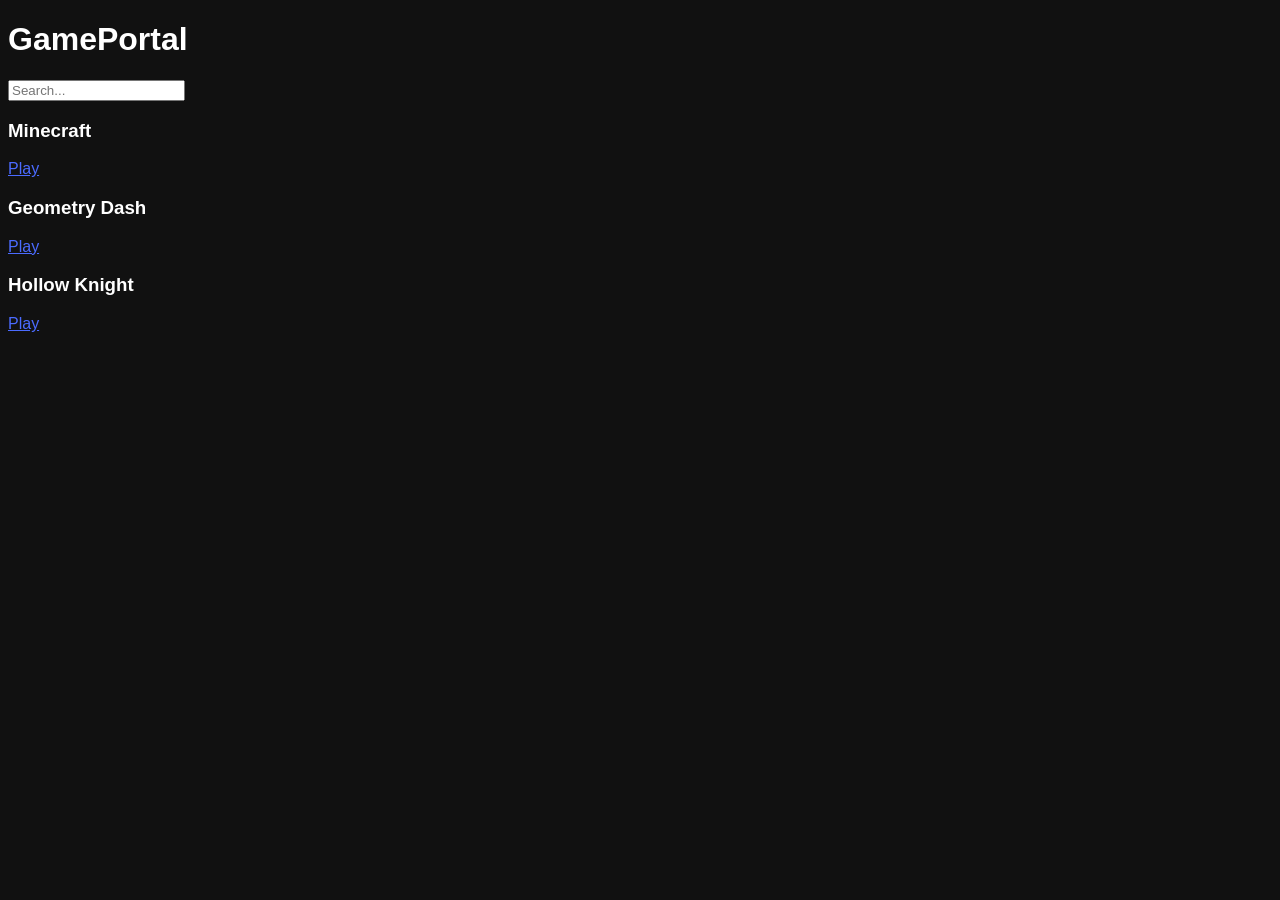
==== index.html @ fa7b65f4 "Add files via upload" ====
<!DOCTYPE html><html><head><meta charset="UTF-8"><title>GamePortal</title><link rel="stylesheet" href="style.css"></head><body><h1>GamePortal</h1><input id="searchInput" placeholder="Search..."><div id="gameGrid"></div><script src="script.js"></script></body></html>
---- style.css ----
body{font-family:sans-serif;background:#111;color:#fff} a{color:#4b6bff}
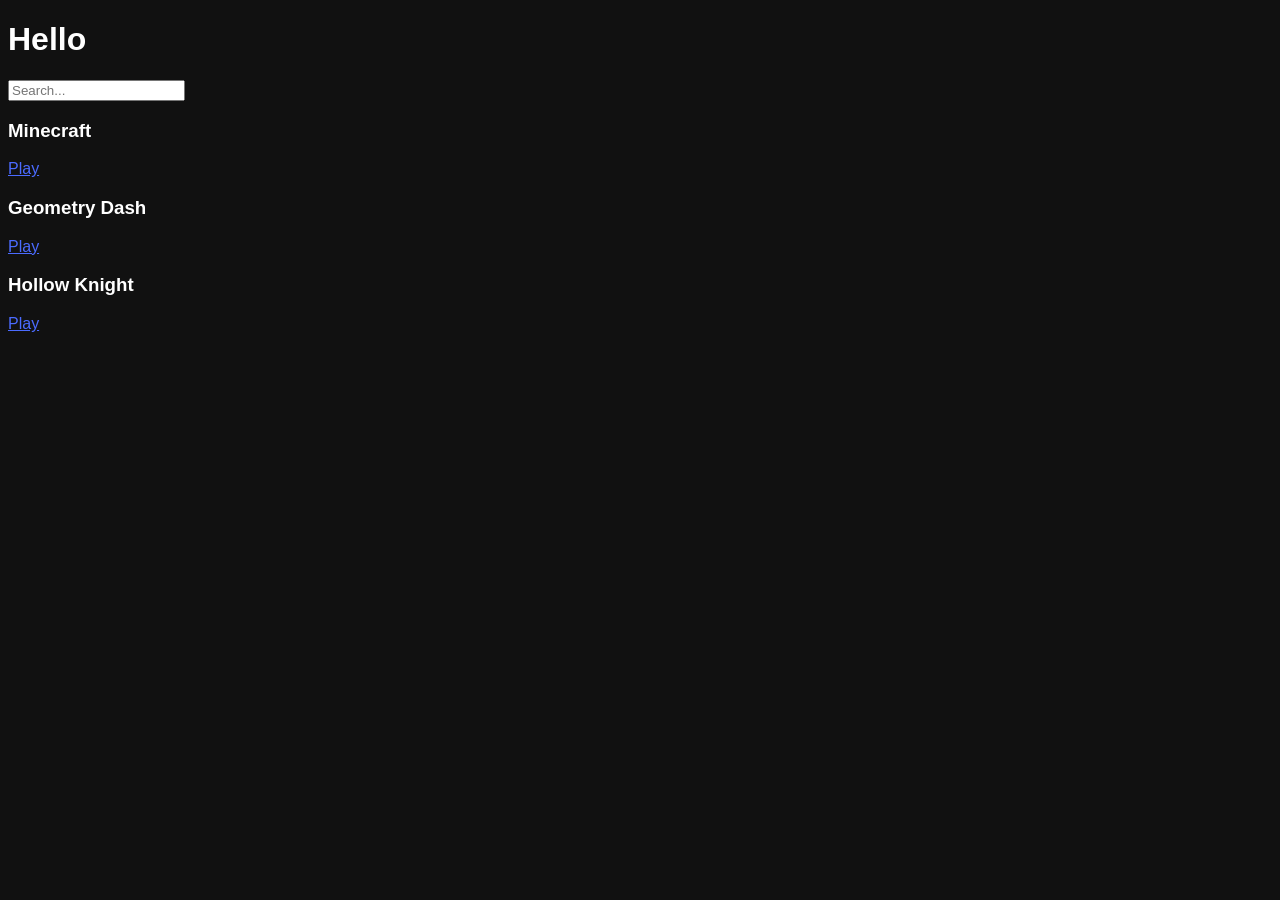
==== commit 786baa6b: "Update index.html" ====
--- a/index.html
+++ b/index.html
@@ -1 +1 @@
-<!DOCTYPE html><html><head><meta charset="UTF-8"><title>GamePortal</title><link rel="stylesheet" href="style.css"></head><body><h1>GamePortal</h1><input id="searchInput" placeholder="Search..."><div id="gameGrid"></div><script src="script.js"></script></body></html>+<!DOCTYPE html><html><head><meta charset="UTF-8"><title>Hello</title><link rel="stylesheet" href="style.css"></head><body><h1>Hello</h1><input id="searchInput" placeholder="Search..."><div id="gameGrid"></div><script src="script.js"></script></body></html>
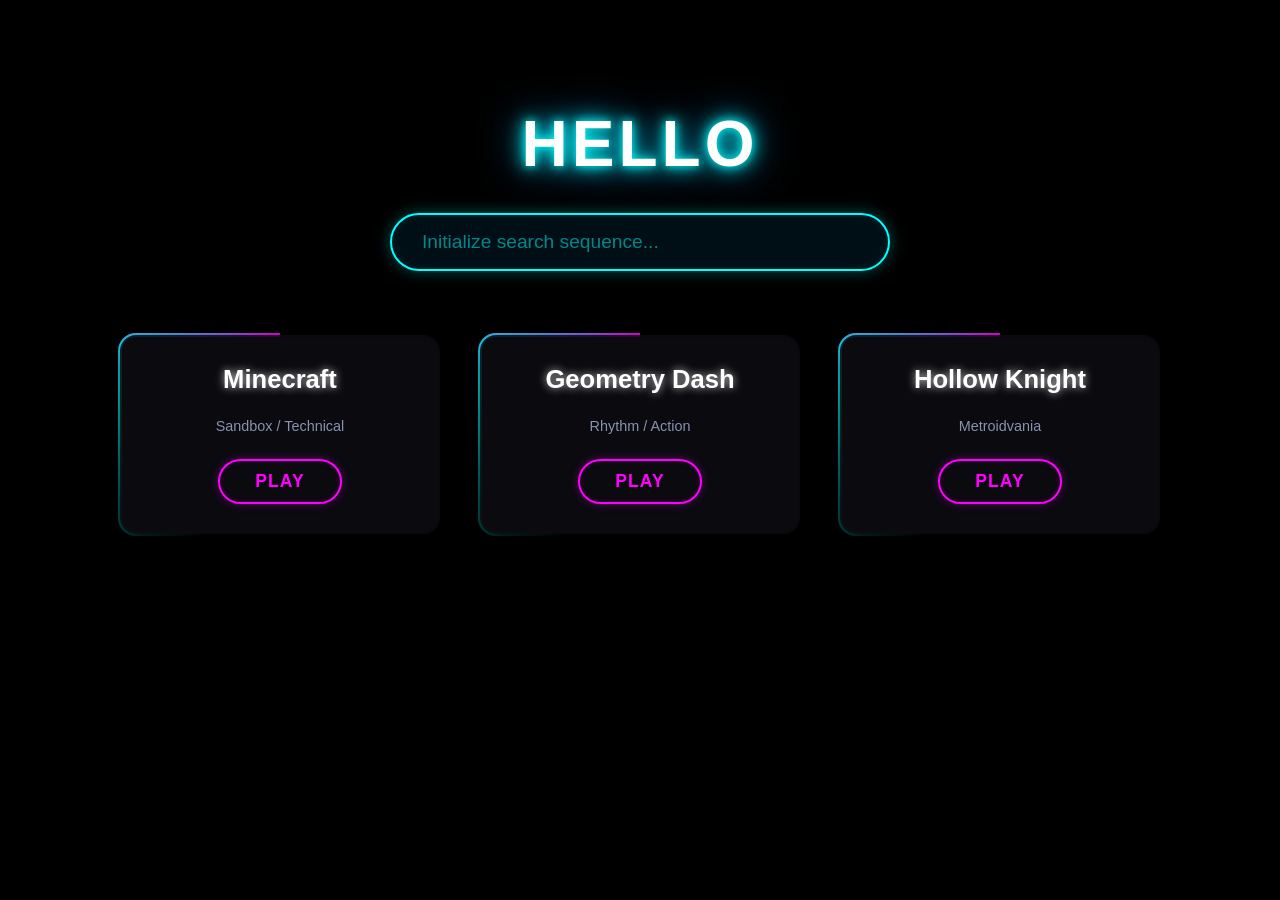
==== commit b969c2f4: "Update index.html" ====
--- a/index.html
+++ b/index.html
@@ -1 +1,325 @@
-<!DOCTYPE html><html><head><meta charset="UTF-8"><title>Hello</title><link rel="stylesheet" href="style.css"></head><body><h1>Hello</h1><input id="searchInput" placeholder="Search..."><div id="gameGrid"></div><script src="script.js"></script></body></html>
+<!DOCTYPE html>
+<html lang="zh-CN">
+<head>
+    <meta charset="UTF-8">
+    <meta name="viewport" content="width=device-width, initial-scale=1.0">
+    <title>Hello </title>
+    <style>
+        /* 全局深色赛博朋克设定 */
+        body, html {
+            margin: 0;
+            padding: 0;
+            min-height: 100vh;
+            background-color: #000;
+            color: #fff;
+            font-family: 'Segoe UI', Tahoma, Geneva, Verdana, sans-serif;
+            overflow-x: hidden;
+        }
+
+        /* 3D 星际穿梭画布 */
+        #warp-canvas {
+            position: fixed;
+            top: 0;
+            left: 0;
+            width: 100%;
+            height: 100%;
+            z-index: -1;
+            pointer-events: none;
+        }
+
+        .container {
+            position: relative;
+            z-index: 1;
+            display: flex;
+            flex-direction: column;
+            align-items: center;
+            padding: 4rem 2rem;
+        }
+
+        /* 霓虹故障风标题 */
+        h1 {
+            font-size: 4rem;
+            text-transform: uppercase;
+            font-weight: 900;
+            letter-spacing: 4px;
+            margin-bottom: 2rem;
+            color: #fff;
+            text-shadow: 
+                0 0 10px #0ff,
+                0 0 20px #0ff,
+                0 0 40px #00aaff;
+        }
+
+        /* 赛博风搜索框 */
+        .search-wrapper {
+            width: 100%;
+            max-width: 500px;
+            margin-bottom: 4rem;
+            position: relative;
+        }
+
+        #searchInput {
+            width: 100%;
+            padding: 16px 30px;
+            font-size: 1.2rem;
+            background: rgba(0, 20, 30, 0.7);
+            border: 2px solid #0ff;
+            border-radius: 40px;
+            color: #fff;
+            outline: none;
+            box-shadow: 0 0 15px rgba(0, 255, 255, 0.3), inset 0 0 10px rgba(0, 255, 255, 0.1);
+            transition: all 0.3s ease;
+            box-sizing: border-box;
+            backdrop-filter: blur(5px);
+        }
+
+        #searchInput::placeholder {
+            color: rgba(0, 255, 255, 0.5);
+        }
+
+        #searchInput:focus {
+            box-shadow: 0 0 30px rgba(0, 255, 255, 0.8), inset 0 0 15px rgba(0, 255, 255, 0.3);
+            background: rgba(0, 30, 50, 0.9);
+        }
+
+        /* 游戏卡片网格 */
+        #gameGrid {
+            display: flex;
+            flex-wrap: wrap;
+            justify-content: center;
+            gap: 2.5rem;
+            width: 100%;
+            max-width: 1100px;
+        }
+
+        /* 流光边框卡片设计 */
+        .game-card {
+            position: relative;
+            width: 280px;
+            padding: 30px 20px;
+            border-radius: 16px;
+            text-align: center;
+            transition: all 0.3s cubic-bezier(0.175, 0.885, 0.32, 1.275);
+            background: rgba(10, 10, 15, 0.9);
+            box-shadow: 0 10px 30px rgba(0, 0, 0, 0.8);
+            /* 居中内容 */
+            display: flex;
+            flex-direction: column;
+            align-items: center;
+        }
+
+        /* 核心特效：旋转的锥形渐变背景（实现流光边框） */
+        .game-card::before {
+            content: '';
+            position: absolute;
+            top: -2px; left: -2px; right: -2px; bottom: -2px;
+            background: conic-gradient(from 0deg, transparent 0%, transparent 60%, #0ff 80%, #f0f 100%);
+            border-radius: 18px;
+            z-index: -2;
+            animation: rotate-border 4s linear infinite;
+        }
+
+        /* 内部遮罩，挡住中间的渐变，只留出边框 */
+        .game-card::after {
+            content: '';
+            position: absolute;
+            inset: 2px;
+            background: #0d0d12;
+            border-radius: 14px;
+            z-index: -1;
+        }
+
+        @keyframes rotate-border {
+            0% { transform: rotate(0deg); }
+            100% { transform: rotate(360deg); }
+        }
+
+        .game-card:hover {
+            transform: translateY(-10px) scale(1.05);
+            /* 悬停时外发光变强 */
+        }
+
+        .game-card:hover::before {
+            background: conic-gradient(from 0deg, #0ff 0%, #f0f 50%, #0ff 100%);
+            filter: blur(4px);
+        }
+
+        .game-card h3 {
+            font-size: 1.6rem;
+            margin: 0 0 10px 0;
+            color: #fff;
+            text-shadow: 0 0 8px rgba(255, 255, 255, 0.8);
+        }
+
+        .game-card p {
+            color: #8892b0;
+            font-size: 0.9rem;
+            margin-bottom: 25px;
+        }
+
+        /* 霓虹游戏按钮 */
+        .play-btn {
+            display: inline-block;
+            padding: 10px 35px;
+            background: transparent;
+            border: 2px solid #f0f;
+            color: #f0f;
+            text-decoration: none;
+            font-weight: 800;
+            font-size: 1.1rem;
+            border-radius: 30px;
+            text-transform: uppercase;
+            letter-spacing: 1px;
+            transition: all 0.3s ease;
+            box-shadow: 0 0 10px rgba(255, 0, 255, 0.3), inset 0 0 5px rgba(255, 0, 255, 0.2);
+        }
+
+        .play-btn:hover {
+            background: #f0f;
+            color: #fff;
+            box-shadow: 0 0 25px rgba(255, 0, 255, 0.8), 0 0 50px rgba(255, 0, 255, 0.5);
+            text-shadow: 0 0 5px #fff;
+        }
+
+        .hidden {
+            display: none !important;
+        }
+    </style>
+</head>
+<body>
+
+    <canvas id="warp-canvas"></canvas>
+
+    <div class="container">
+        <h1>HELLO</h1>
+        
+        <div class="search-wrapper">
+            <input type="text" id="searchInput" placeholder="Initialize search sequence...">
+        </div>
+
+        <main id="gameGrid">
+            <div class="game-card">
+                <h3>Minecraft</h3>
+                <p>Sandbox / Technical</p>
+                <a href="https://henrypan-hello.github.io/Hello--/game.html?folder=minecraft" class="play-btn">Play</a>
+            </div>
+            <div class="game-card">
+                <h3>Geometry Dash</h3>
+                <p>Rhythm / Action</p>
+                <a href="https://henrypan-hello.github.io/Hello--/game.html?folder=geometry-dash" class="play-btn">Play</a>
+            </div>
+            <div class="game-card">
+                <h3>Hollow Knight</h3>
+                <p>Metroidvania</p>
+                <a href="https://henrypan-hello.github.io/Hello--/game.html?folder=hollow-knight" class="play-btn">Play</a>
+            </div>
+        </main>
+    </div>
+
+    <div id="google_translate_element" style="display: none;"></div>
+
+    <script>
+        // ==================================================
+        // 超光速星际穿梭 (Warp Speed) 3D 动画特效
+        // ==================================================
+        const canvas = document.getElementById('warp-canvas');
+        const ctx = canvas.getContext('2d');
+        let width, height;
+        let stars = [];
+        const numStars = 600; // 星星数量
+        const speed = 8;      // 飞行速度
+        const fov = 400;      // 视场角缩放系数
+
+        function resize() {
+            width = window.innerWidth;
+            height = window.innerHeight;
+            canvas.width = width;
+            canvas.height = height;
+        }
+        window.addEventListener('resize', resize);
+        resize();
+
+        class Star {
+            constructor() {
+                this.reset();
+            }
+            reset() {
+                // 随机分布在 3D 坐标系中
+                this.x = (Math.random() - 0.5) * 3000;
+                this.y = (Math.random() - 0.5) * 3000;
+                this.z = Math.random() * 2000;
+                this.pz = this.z; // 记录上一帧的 Z 坐标用于画拖尾线
+            }
+            update() {
+                this.z -= speed;
+                // 如果星星飞过屏幕，重置到远处
+                if (this.z < 1) {
+                    this.reset();
+                    this.z = 2000;
+                    this.pz = this.z;
+                }
+            }
+            draw() {
+                // 3D 投影到 2D 屏幕
+                let sx = (this.x / this.z) * fov + width / 2;
+                let sy = (this.y / this.z) * fov + height / 2;
+                let px = (this.x / this.pz) * fov + width / 2;
+                let py = (this.y / this.pz) * fov + height / 2;
+
+                // 距离越近越亮，颜色由紫红向青色渐变
+                let depthRatio = 1 - (this.z / 2000);
+                
+                ctx.beginPath();
+                ctx.moveTo(px, py);
+                ctx.lineTo(sx, sy);
+                ctx.lineWidth = depthRatio * 3;
+                // 赛博朋克色调：青色
+                ctx.strokeStyle = `rgba(0, 255, 255, ${depthRatio})`; 
+                ctx.stroke();
+
+                this.pz = this.z;
+            }
+        }
+
+        // 初始化星星
+        for (let i = 0; i < numStars; i++) {
+            stars.push(new Star());
+        }
+
+        function animate() {
+            // 半透明填充实现运动拖尾模糊效果
+            ctx.fillStyle = 'rgba(0, 0, 0, 0.4)';
+            ctx.fillRect(0, 0, width, height);
+
+            stars.forEach(star => {
+                star.update();
+                star.draw();
+            });
+
+            requestAnimationFrame(animate);
+        }
+        animate();
+
+        // ==================================================
+        // 游戏搜索过滤
+        // ==================================================
+        document.addEventListener('DOMContentLoaded', () => {
+            const searchInput = document.getElementById('searchInput');
+            const gameCards = document.querySelectorAll('.game-card');
+
+            searchInput.addEventListener('input', (e) => {
+                const searchTerm = e.target.value.toLowerCase().trim();
+
+                gameCards.forEach(card => {
+                    const title = card.querySelector('h3').textContent.toLowerCase();
+                    if (title.includes(searchTerm)) {
+                        card.classList.remove('hidden');
+                    } else {
+                        card.classList.add('hidden');
+                    }
+                });
+            });
+        });
+    </script>
+</body>
+</html>
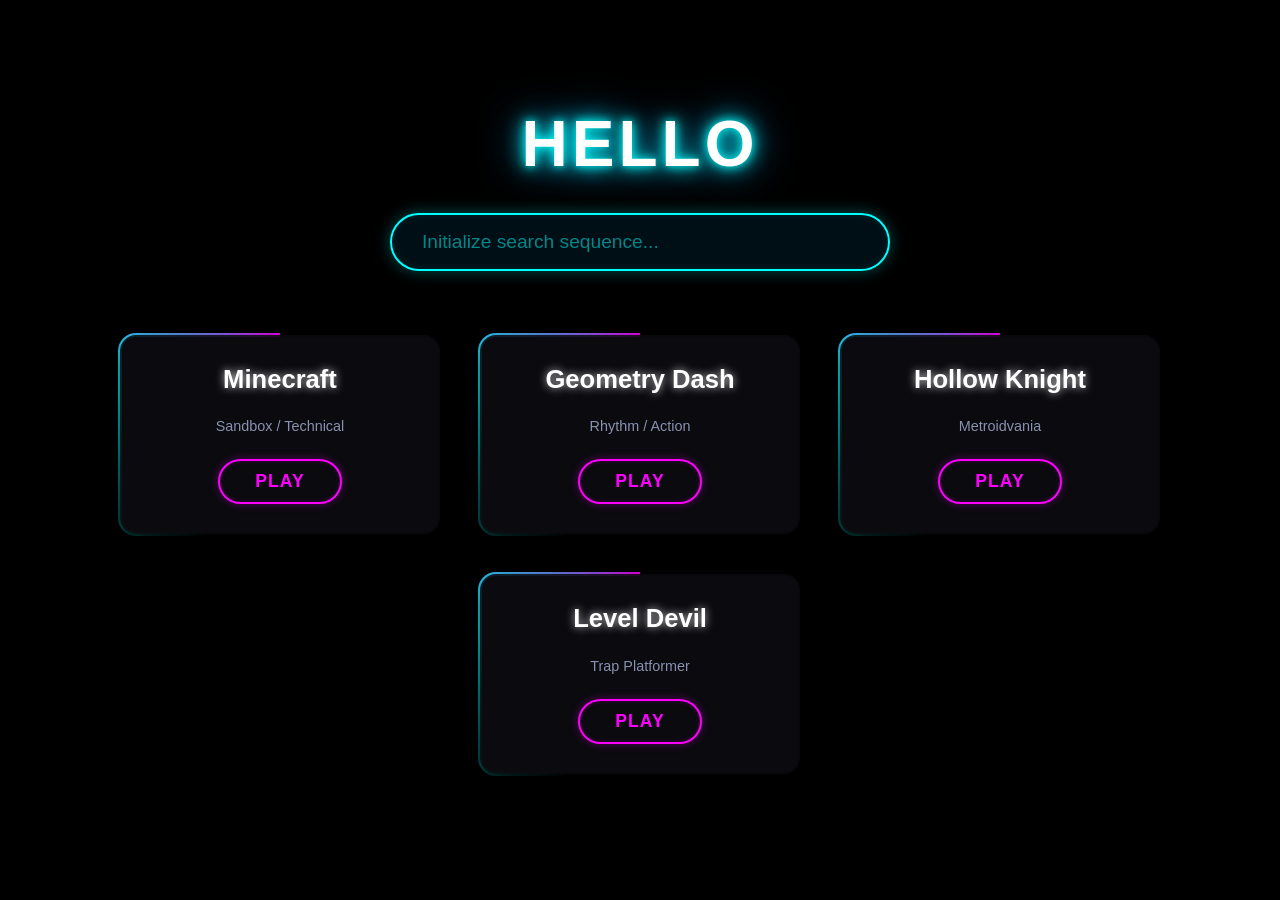
==== commit d815387a: "Update index.html" ====
--- a/index.html
+++ b/index.html
@@ -1,11 +1,10 @@
 <!DOCTYPE html>
 <html lang="zh-CN">
 <head>
-    <meta charset="UTF-8">
-    <meta name="viewport" content="width=device-width, initial-scale=1.0">
-    <title>Hello </title>
+    <meta charset="UTF-8" />
+    <meta name="viewport" content="width=device-width, initial-scale=1.0" />
+    <title>Hello</title>
     <style>
-        /* 全局深色赛博朋克设定 */
         body, html {
             margin: 0;
             padding: 0;
@@ -16,7 +15,6 @@
             overflow-x: hidden;
         }
 
-        /* 3D 星际穿梭画布 */
         #warp-canvas {
             position: fixed;
             top: 0;
@@ -36,7 +34,6 @@
             padding: 4rem 2rem;
         }
 
-        /* 霓虹故障风标题 */
         h1 {
             font-size: 4rem;
             text-transform: uppercase;
@@ -44,13 +41,12 @@
             letter-spacing: 4px;
             margin-bottom: 2rem;
             color: #fff;
-            text-shadow: 
+            text-shadow:
                 0 0 10px #0ff,
                 0 0 20px #0ff,
                 0 0 40px #00aaff;
         }
 
-        /* 赛博风搜索框 */
         .search-wrapper {
             width: 100%;
             max-width: 500px;
@@ -82,7 +78,6 @@
             background: rgba(0, 30, 50, 0.9);
         }
 
-        /* 游戏卡片网格 */
         #gameGrid {
             display: flex;
             flex-wrap: wrap;
@@ -92,7 +87,6 @@
             max-width: 1100px;
         }
 
-        /* 流光边框卡片设计 */
         .game-card {
             position: relative;
             width: 280px;
@@ -102,13 +96,11 @@
             transition: all 0.3s cubic-bezier(0.175, 0.885, 0.32, 1.275);
             background: rgba(10, 10, 15, 0.9);
             box-shadow: 0 10px 30px rgba(0, 0, 0, 0.8);
-            /* 居中内容 */
             display: flex;
             flex-direction: column;
             align-items: center;
         }
 
-        /* 核心特效：旋转的锥形渐变背景（实现流光边框） */
         .game-card::before {
             content: '';
             position: absolute;
@@ -119,7 +111,6 @@
             animation: rotate-border 4s linear infinite;
         }
 
-        /* 内部遮罩，挡住中间的渐变，只留出边框 */
         .game-card::after {
             content: '';
             position: absolute;
@@ -136,7 +127,6 @@
 
         .game-card:hover {
             transform: translateY(-10px) scale(1.05);
-            /* 悬停时外发光变强 */
         }
 
         .game-card:hover::before {
@@ -157,7 +147,6 @@
             margin-bottom: 25px;
         }
 
-        /* 霓虹游戏按钮 */
         .play-btn {
             display: inline-block;
             padding: 10px 35px;
@@ -184,51 +173,96 @@
         .hidden {
             display: none !important;
         }
+
+        .empty-tip {
+            margin-top: 24px;
+            color: #8fa7c7;
+            font-size: 1rem;
+        }
     </style>
 </head>
 <body>
-
     <canvas id="warp-canvas"></canvas>
 
     <div class="container">
         <h1>HELLO</h1>
-        
+
         <div class="search-wrapper">
-            <input type="text" id="searchInput" placeholder="Initialize search sequence...">
+            <input type="text" id="searchInput" placeholder="Initialize search sequence..." />
         </div>
 
-        <main id="gameGrid">
-            <div class="game-card">
-                <h3>Minecraft</h3>
-                <p>Sandbox / Technical</p>
-                <a href="https://henrypan-hello.github.io/Hello--/game.html?folder=minecraft" class="play-btn">Play</a>
-            </div>
-            <div class="game-card">
-                <h3>Geometry Dash</h3>
-                <p>Rhythm / Action</p>
-                <a href="https://henrypan-hello.github.io/Hello--/game.html?folder=geometry-dash" class="play-btn">Play</a>
-            </div>
-            <div class="game-card">
-                <h3>Hollow Knight</h3>
-                <p>Metroidvania</p>
-                <a href="https://henrypan-hello.github.io/Hello--/game.html?folder=hollow-knight" class="play-btn">Play</a>
-            </div>
-        </main>
+        <main id="gameGrid"></main>
+        <div id="emptyTip" class="empty-tip" style="display:none;">No matching games found.</div>
     </div>
 
-    <div id="google_translate_element" style="display: none;"></div>
-
     <script>
-        // ==================================================
-        // 超光速星际穿梭 (Warp Speed) 3D 动画特效
-        // ==================================================
+        const games = [
+            {
+                title: "Minecraft",
+                desc: "Sandbox / Technical",
+                folder: "minecraft"
+            },
+            {
+                title: "Geometry Dash",
+                desc: "Rhythm / Action",
+                folder: "geometry-dash"
+            },
+            {
+                title: "Hollow Knight",
+                desc: "Metroidvania",
+                folder: "hollow-knight"
+            },
+            {
+                title: "Level Devil",
+                desc: "Trap Platformer",
+                folder: "level-devil"
+            }
+        ];
+
+        const gameGrid = document.getElementById("gameGrid");
+        const searchInput = document.getElementById("searchInput");
+        const emptyTip = document.getElementById("emptyTip");
+
+        function renderGames(list) {
+            gameGrid.innerHTML = "";
+
+            if (list.length === 0) {
+                emptyTip.style.display = "block";
+                return;
+            }
+
+            emptyTip.style.display = "none";
+
+            list.forEach(game => {
+                const card = document.createElement("div");
+                card.className = "game-card";
+                card.innerHTML = `
+                    <h3>${game.title}</h3>
+                    <p>${game.desc}</p>
+                    <a href="game.html?folder=${encodeURIComponent(game.folder)}" class="play-btn">Play</a>
+                `;
+                gameGrid.appendChild(card);
+            });
+        }
+
+        searchInput.addEventListener("input", (e) => {
+            const keyword = e.target.value.toLowerCase().trim();
+            const filtered = games.filter(game =>
+                game.title.toLowerCase().includes(keyword) ||
+                game.desc.toLowerCase().includes(keyword)
+            );
+            renderGames(filtered);
+        });
+
+        renderGames(games);
+
         const canvas = document.getElementById('warp-canvas');
         const ctx = canvas.getContext('2d');
         let width, height;
         let stars = [];
-        const numStars = 600; // 星星数量
-        const speed = 8;      // 飞行速度
-        const fov = 400;      // 视场角缩放系数
+        const numStars = 600;
+        const speed = 8;
+        const fov = 400;
 
         function resize() {
             width = window.innerWidth;
@@ -244,15 +278,13 @@
                 this.reset();
             }
             reset() {
-                // 随机分布在 3D 坐标系中
                 this.x = (Math.random() - 0.5) * 3000;
                 this.y = (Math.random() - 0.5) * 3000;
                 this.z = Math.random() * 2000;
-                this.pz = this.z; // 记录上一帧的 Z 坐标用于画拖尾线
+                this.pz = this.z;
             }
             update() {
                 this.z -= speed;
-                // 如果星星飞过屏幕，重置到远处
                 if (this.z < 1) {
                     this.reset();
                     this.z = 2000;
@@ -260,34 +292,28 @@
                 }
             }
             draw() {
-                // 3D 投影到 2D 屏幕
                 let sx = (this.x / this.z) * fov + width / 2;
                 let sy = (this.y / this.z) * fov + height / 2;
                 let px = (this.x / this.pz) * fov + width / 2;
                 let py = (this.y / this.pz) * fov + height / 2;
-
-                // 距离越近越亮，颜色由紫红向青色渐变
                 let depthRatio = 1 - (this.z / 2000);
-                
+
                 ctx.beginPath();
                 ctx.moveTo(px, py);
                 ctx.lineTo(sx, sy);
                 ctx.lineWidth = depthRatio * 3;
-                // 赛博朋克色调：青色
-                ctx.strokeStyle = `rgba(0, 255, 255, ${depthRatio})`; 
+                ctx.strokeStyle = `rgba(0, 255, 255, ${depthRatio})`;
                 ctx.stroke();
 
                 this.pz = this.z;
             }
         }
 
-        // 初始化星星
         for (let i = 0; i < numStars; i++) {
             stars.push(new Star());
         }
 
         function animate() {
-            // 半透明填充实现运动拖尾模糊效果
             ctx.fillStyle = 'rgba(0, 0, 0, 0.4)';
             ctx.fillRect(0, 0, width, height);
 
@@ -299,27 +325,6 @@
             requestAnimationFrame(animate);
         }
         animate();
-
-        // ==================================================
-        // 游戏搜索过滤
-        // ==================================================
-        document.addEventListener('DOMContentLoaded', () => {
-            const searchInput = document.getElementById('searchInput');
-            const gameCards = document.querySelectorAll('.game-card');
-
-            searchInput.addEventListener('input', (e) => {
-                const searchTerm = e.target.value.toLowerCase().trim();
-
-                gameCards.forEach(card => {
-                    const title = card.querySelector('h3').textContent.toLowerCase();
-                    if (title.includes(searchTerm)) {
-                        card.classList.remove('hidden');
-                    } else {
-                        card.classList.add('hidden');
-                    }
-                });
-            });
-        });
     </script>
 </body>
 </html>
